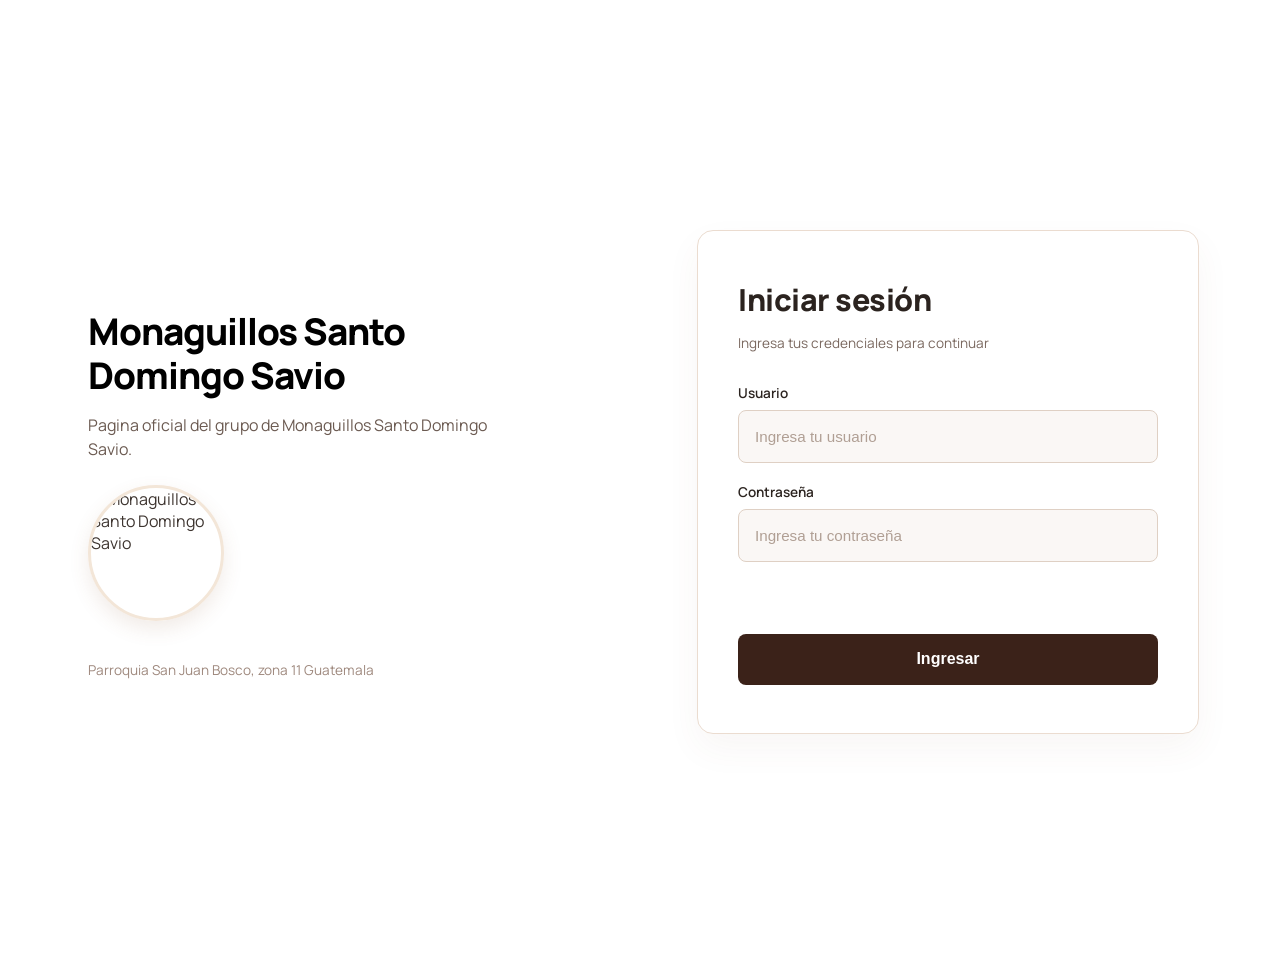
==== index.html @ 2e70785a "Add files via upload" ====
<!DOCTYPE html>
<html lang="es">
<head>
    <meta charset="UTF-8">
    <meta name="viewport" content="width=device-width, initial-scale=1.0">
    <title>Monaguillos Santo Domingo Savio - Iniciar Sesión</title>
    <!-- Fuentes de Google Fonts (Manrope) -->
    <link rel="preconnect" href="https://fonts.googleapis.com">
    <link rel="preconnect" href="https://fonts.gstatic.com" crossorigin>
    <link href="https://fonts.googleapis.com/css2?family=Manrope:wght@400;600;700;800&display=swap" rel="stylesheet">
    
    <!-- Archivos CSS -->
    <link rel="stylesheet" href="style.css">
    <link rel="stylesheet" href="banner.css">
    <link rel="stylesheet" href="graphics.css">
</head>
<body>
    <main class="main-banner">
        <div class="grid-container">
            
            <!-- Columna Izquierda: Título, descripción y la imagen integrada debajo -->
            <div class="content">
                <h1 class="s-center">
                    Monaguillos <span class="line-2">Santo</span><br>
                    <span class="line-2">Domingo Savio</span>
                </h1>
                <p class="description s-center">
                    Pagina oficial del grupo de Monaguillos Santo Domingo Savio.
                </p>
                
                <!-- Imagen colocada debajo de la descripción con la etiqueta img y atributo src -->
                <div class="logo-container">
                    <img src="img/logo.jpg" alt="Monaguillos Santo Domingo Savio" class="banner-logo">
                </div>

                <div class="footer-left">
                    Parroquia San Juan Bosco, zona 11 Guatemala
                </div>
            </div>

            <!-- Columna Derecha: Formulario de Login -->
            <div class="graphic">
                <div class="graphics-circles">
                    <div class="glow-effect"></div>
                </div>

                <div class="login-wrapper">
                    <div class="login-header">
                        <h2>Iniciar sesión</h2>
                        <p>Ingresa tus credenciales para continuar</p>
                    </div>

                    <form id="loginForm" class="login-form">
                        <div class="input-group">
                            <label for="usuario">Usuario</label>
                            <input type="text" id="usuario" placeholder="Ingresa tu usuario" required>
                        </div>

                        <div class="input-group">
                            <label for="contrasena">Contraseña</label>
                            <input type="password" id="contrasena" placeholder="Ingresa tu contraseña" required>
                        </div>

                        <div id="mensajeError" class="mensaje-error"></div>

                        <button type="submit" class="btn-ingresar">Ingresar</button>
                    </form>
                </div>
            </div>

        </div>
    </main>

    <!-- Archivo JavaScript -->
    <script src="script.js"></script>
</body>
</html>
---- style.css ----
/* ==========================================================
   ESTILOS GENERALES Y TIPOGRAFÍA UNIFICADA
   ========================================================== */
body {
    background-color: #ffffff;
    color: #3d342f;
    font-family: 'Manrope', sans-serif;
    margin: 0;
    padding: 0;
}

/* ==========================================================
   ESTILOS DE LOGIN (Ventana Anterior)
   ========================================================== */
.main-banner {
    background-color: #ffffff;
    padding: 2.5rem 1rem;
    min-height: 100vh;
    display: flex;
    align-items: center;
    justify-content: center;
}

.grid-container {
    max-width: 1200px;
    width: 100%;
    margin: 0 auto;
    display: grid;
    grid-template-columns: 1fr;
    gap: 2rem;
}

@media screen and (min-width: 1024px) {
    .grid-container {
        grid-template-columns: 1fr 1fr;
        align-items: center;
    }
}

.content {
    position: relative;
    padding: 2.5rem 3rem;
    z-index: 2;
    background: #ffffff;
}

.content h1 {
    font-weight: 800;
    font-size: 2.3rem;
    line-height: 1.2;
    margin-bottom: 1rem;
    letter-spacing: -1px;
    color: #000000;
}

.content h1 .line-2 {
    color: #000000;
}

.content .description {
    font-size: 1rem;
    color: #6b5a51;
    max-width: 400px;
    line-height: 1.5;
    margin-bottom: 1.5rem;
}

.logo-container {
    margin: 1.2rem 0;
    display: flex;
    align-items: center;
}

.banner-logo {
    width: 130px;
    height: 130px;
    object-fit: cover;
    border-radius: 50%;
    border: 3px solid #f3e6d8;
    box-shadow: 0 8px 20px rgba(138, 93, 60, 0.12);
}

.graphic {
    position: relative;
    display: flex;
    flex-direction: column;
    justify-content: center;
    align-items: center;
    padding: 2rem;
    background: #ffffff; 
}

.login-wrapper {
    position: relative;
    z-index: 2;
    width: 100%;
    max-width: 420px;
    background: #ffffff;
    padding: 3rem 2.5rem;
    border-radius: 1rem;
    border: 1px solid #ebdcd0;
    box-shadow: 0 15px 35px rgba(120, 80, 50, 0.05);
}

.login-header h2 {
    font-size: 1.9rem;
    margin: 0 0 0.5rem 0;
    font-weight: 800;
    color: #2b231f;
}

.login-header p {
    font-size: 0.85rem;
    color: #7a685f;
    margin-bottom: 2rem;
}

.input-group {
    margin-bottom: 1.25rem;
    display: flex;
    flex-direction: column;
}

.input-group label {
    font-size: 0.85rem;
    margin-bottom: 0.5rem;
    font-weight: 600;
    color: #4a3d36;
}

.input-group input {
    height: 3.2rem;
    background: #faf7f5;
    border: 1px solid #dfd0c4;
    padding: 0 1rem;
    border-radius: 0.5rem;
    color: #2b231f;
    font-size: 0.95rem;
    outline: none;
    transition: all 0.3s ease;
}

.input-group input:focus {
    border-color: #a36232;
    background: #ffffff;
    box-shadow: 0 0 0 3px rgba(163, 98, 50, 0.12);
}

.btn-ingresar {
    width: 100%;
    height: 3.2rem;
    background-color: #a36232;
    color: #ffffff;
    border: none;
    border-radius: 0.5rem;
    font-size: 1rem;
    font-weight: 800;
    cursor: pointer;
    margin-top: 1rem;
    transition: all 0.3s ease;
}

.btn-ingresar:hover {
    background-color: #3b2219;
    box-shadow: 0 4px 15px rgba(163, 98, 50, 0.25);
}

.mensaje-error {
    font-size: 0.85rem;
    margin-bottom: 1rem;
    text-align: center;
    font-weight: 600;
    min-height: 20px;
    color: #a36232 !important;
}

/* ==========================================================
   ESTILOS DE DASHBOARD (Ventana Posterior al Login)
   ========================================================== */
.dashboard-layout {
    display: flex;
    min-height: 100vh;
    background-color: #ffffff;
}

/* Sidebar (Barra Lateral) - Café oscuro y elegante */
.dashboard-sidebar {
    width: 260px;
    background-color: #3b2219; /* Tono café oscuro sofisticado */
    color: #ffffff;
    display: flex;
    flex-direction: column;
    padding: 1.5rem 0;
}

.sidebar-logo {
    padding: 0 1.5rem 1.5rem 1.5rem;
    font-size: 1.4rem;
    font-weight: 800;
    letter-spacing: 1px;
    border-bottom: 1px solid rgba(255, 255, 255, 0.1);
}

.sidebar-menu {
    list-style: none;
    padding: 1rem 0;
    margin: 0;
}

.sidebar-menu li a {
    display: block;
    padding: 0.85rem 1.5rem;
    color: #d4c5bd;
    text-decoration: none;
    font-weight: 600;
    font-size: 0.95rem;
    transition: all 0.3s ease;
}

.sidebar-menu li.active a,
.sidebar-menu li a:hover {
    background-color: #ffffff;
    color: #3b2219; /* Coincide con el nuevo tono principal */
    border-left: 4px solid #5c3528; 
}

/* Contenido Principal del Dashboard */
.dashboard-main-content {
    flex: 1;
    background-color: #ffffff;
    display: flex;
    flex-direction: column;
}

.dashboard-topbar {
    display: flex;
    justify-content: space-between;
    align-items: center;
    padding: 1.5rem 2.5rem;
    border-bottom: 1px solid #e6d7d0;
}

.dashboard-title h1 {
    font-size: 2.1rem;
    font-weight: 800;
    color: #2b1a14;
    margin: 0 0 0.3rem 0;
}

.dashboard-title p {
    font-size: 1.3rem;
    color: #7a6157;
    margin: 0;
}

/* Contenedor derecho (Perfil + Botón de Salida) */
.topbar-right {
    display: flex;
    align-items: center;
    gap: 1rem;
}

.user-profile-badge {
    background: #ffffff;
    border: 1px solid #e6d7d0;
    padding: 0.5rem 1rem;
    border-radius: 0.5rem;
    text-align: right;
    box-shadow: 0 4px 12px rgba(59, 34, 25, 0.04);
}

.user-profile-badge .user-name {
    display: block;
    font-weight: 700;
    font-size: 0.9rem;
    color: #2b1a14;
}

.user-profile-badge .user-role {
    font-size: 0.75rem;
    color: #7c4430; /* Tono café terracota más sobrio */
}

/* Botón de Cerrar Sesión */
.btn-cerrar-sesion {
    background-color: #ffffff;
    color: #3b2219;
    border: 1.7px solid #3b2219;
    padding: 0.8rem 1.3rem;
    border-radius: 0.8rem;
    font-family: 'Manrope', sans-serif;
    font-weight: 700;
    font-size: 1rem;
    text-decoration: none;
    cursor: pointer;
    transition: all 0.3s ease;
    box-shadow: 0 4px 12px rgba(59, 34, 25, 0.04);
}

.btn-cerrar-sesion:hover {
    background-color: #e8cccc;
    border-color: #FF0000;
    box-shadow: 0 4px 15px rgba(59, 34, 25, 0.12);
}

/* Cuerpo de métricas y tarjetas */
.dashboard-content-body {
    padding: 2.5rem;
}

.metrics-grid {
    display: grid;
    grid-template-columns: repeat(auto-fit, minmax(220px, 1fr));
    gap: 1.5rem;
    margin-bottom: 2.5rem;
}

.metric-card {
    background: #ffffff;
    border: 1px solid #e6d7d0;
    padding: 1.5rem;
    border-radius: 0.75rem;
    box-shadow: 0 10px 25px rgba(59, 34, 25, 0.03);
}

.metric-card h3 {
    font-size: 0.85rem;
    color: #7a6157;
    margin: 0 0 0.5rem 0;
    font-weight: 600;
}

.metric-card .metric-value {
    font-size: 2.2rem;
    font-weight: 800;
    color: #2b1a14;
    margin: 0 0 0.3rem 0;
}

.metric-card .metric-desc {
    font-size: 0.75rem;
    color: #a18b80;
    margin: 0;
}

/* Tarjeta de Actividad Reciente */
.recent-activity-card {
    background: #ffffff;
    border: 1px solid #e6d7d0;
    border-radius: 0.75rem;
    padding: 2rem;
    box-shadow: 0 10px 25px rgba(59, 34, 25, 0.03);
}

.activity-header {
    display: flex;
    justify-content: space-between;
    align-items: center;
    margin-bottom: 1.5rem;
}

.activity-header h2 {
    font-size: 1.2rem;
    font-weight: 800;
    color: #2b1a14;
    margin: 0 0 0.2rem 0;
}

.activity-header p {
    font-size: 0.8rem;
    color: #7a6157;
    margin: 0;
}

.btn-nuevo-paquete {
    background-color: #3b2219; /* Café oscuro elegante */
    color: #ffffff;
    border: none;
    padding: 0.6rem 1.2rem;
    border-radius: 0.5rem;
    font-family: 'Manrope', sans-serif;
    font-weight: 700;
    font-size: 0.9rem;
    cursor: pointer;
    transition: all 0.3s ease;
}

.btn-nuevo-paquete:hover {
    background-color: #5c3528; /* Tono ligeramente más claro al pasar el mouse */
    box-shadow: 0 4px 12px rgba(59, 34, 25, 0.25);
}

.activity-table-wrapper {
    width: 100%;
    overflow-x: auto;
}

.activity-table {
    width: 100%;
    border-collapse: collapse;
    text-align: left;
}

.activity-table th {
    font-size: 0.85rem;
    color: #7a6157;
    font-weight: 700;
    padding: 0.75rem 1rem;
    border-bottom: 1px solid #e6d7d0;
}

.activity-table td.empty-state {
    padding: 2.5rem 1rem;
    text-align: center;
    color: #a18b80;
    font-size: 0.9rem;
}

.about-container {
    display: flex;
    flex-direction: column;
    gap: 2rem;
}

/* Tarjeta base con imagen de fondo */

.hero-card_2 {
    position: relative;
    width: 100%;
    min-height: 500px; /* <--- Cambia este valor a más (ej. 600px) */
    border-radius: 1rem;
    background-size: cover;
    background-position: center;
    overflow: hidden;
    box-shadow: 0 10px 25px rgba(59, 34, 25, 0.08);
}
.hero-card_4 {
    position: relative;
    width: 40%;
    min-height: 350px; /* <--- Cambia este valor a más (ej. 600px) */
    border-radius: 1rem;
    background-size: cover;
    background-position: center;
    overflow: hidden;
    box-shadow: 0 10px 25px rgba(59, 34, 25, 0.08);
}
/* Reemplaza 'img/mision.jpg' y 'img/vision.jpg' con las rutas reales de tus fotografías */
.mision-bg {
    background-image: url('img/mision.jpeg'); 
}

.vision-bg {
    background-image: url('img/vision.jpeg'); 
}
.fondo-bg {
    background-image: url('img/fondo.jpg'); 
}
.fondo2-bg {
    background-image: url('img/j.jpg'); 
}
.fondo3-bg {
    background-image: url('img/corazon.jpeg');
}
.fondo4-bg {
    background-image: url('img/img6.jpeg');
}
.fondo5-bg {
    background-image: url('img/img25.jpeg');
}
.fondo6-bg {
    background-image: url('img/rosario.jpg');
}
.fondo7-bg {
    background-image: url('img/tesoreria.jpg');
}

.card-overlay_2 {
    position: absolute;
    top: 0;
    left: 0;
    width: 100%;
    height: 100%;
    background-color: rgba(40, 35, 33, 0.75); /* Tono café oscuro semitransparente */
    backdrop-filter: blur(1px); /* Efecto difuminado elegante */
    display: flex;
    flex-direction: column;
    justify-content: flex-start; /* Manda el contenido hacia la parte superior */
    padding: 0 3rem 2.5rem 3rem;
}


/* Estilos de tipografía en color blanco para resaltar sobre el fondo */
.card-overlay h2 {
    font-size: 2.2rem;
    font-weight: 800;
    color: #ffffff;
    margin-bottom: 0.8rem;
    font-family: 'Manrope', sans-serif;
}
.card-overlay_2 h2 {
    font-size: 2rem;
    font-weight: 800;
    color: #ffffff;
    margin-bottom: 0.8rem;
    font-family: 'Manrope', sans-serif;
}

.card-overlay p {
    font-size: 1.2rem;
    color: #f3eae6;
    line-height: 1.6;
    margin: 0;
    max-width: 900px;
    font-family: 'Manrope', sans-serif;
}
.card-overlay_2 p {
    font-size: 1rem;
    color: #f3eae6;
    line-height: 1.6;
    margin: 0;
    max-width: 900px;
    font-family: 'Manrope', sans-serif;
}
.card-overlay_2 h1 {
    font-size: 1.5rem;
    color: #f3eae6;
    line-height: 1.6;
    margin: 0;
    max-width: 900px;
    font-family: 'Manrope', sans-serif;
}

/* Color por defecto para los elementos de la barra */
.sidebar-menu li a {
    display: block;
    padding: 0.85rem 1.5rem;
    color: #d4c5bd;
    text-decoration: none;
    font-weight: 600;
    font-size: 0.95rem;
    transition: all 0.25s ease;
    border-radius: 0 20px 20px 0;
    margin-right: 15px;
}

.sidebar-menu li a:hover {
    background-color: rgba(255, 255, 255, 0.08);
    color: #ffffff;
}

/* Estilo exclusivo para el botón activo en la página actual (Fondo Blanco) */
.sidebar-menu li.active a {
    background-color: #ffffff;
    color: #3b2219;
    font-weight: 700;
    box-shadow: 0 4px 12px rgba(0, 0, 0, 0.1);
}
.inicio-bg {
    background-image: url('img/inicio.jpeg'); 
}
.dashboard-content-body {
    display: flex;
    flex-direction: column;
    flex: 1;
}

.about-container {
    display: flex;
    flex-direction: column;
    flex: 1;
    height: 100%;
}

.hero-card {
    position: relative;
    width: 100%;
    flex: 1;
    min-height: 400px; /* Puedes ajustar esta altura mínima según prefieras */
    border-radius: 1rem;
    background-size: cover;
    background-position: center;
    overflow: hidden;
    box-shadow: 0 10px 25px rgba(59, 34, 25, 0.08);
}

/* Estilo para los enlaces dentro de las tarjetas */
.card-overlay p a,
.card-overlay_2 p a,
.card-overlay li a,
.card-overlay_2 li a {
    color: #6eacde; /* Color marfil claro similar al de tus textos */
    text-decoration: underline; /* Muestra que es un enlace */
    
    transition: color 0.2s ease;
}

/* Efecto cuando pasan el ratón por encima del enlace */
.card-overlay p a:hover,
.card-overlay_2 p a:hover,
.card-overlay li a:hover,
.card-overlay_2 li a:hover {
    color: #ffb787; /* Un tono cálido que resalta al pasar el mouse */
}
/* Contenedor de la tarjeta de video */
.video-card {
    position: relative;
    width: 100%;
    min-height: 500px; /* Ajusta la altura según lo necesites */
    border-radius: 1rem;
    overflow: hidden;
    box-shadow: 10px 25px rgba(59, 34, 25, 0.08);
}

/* Hace que el video ocupe exactamente el espacio del recuadro estándar */
.hero-card .bg-video {
    position: absolute;
    top: 0;
    left: 0;
    width: 100%;
    height: 100%;
    object-fit: cover; /* Evita que el video se estire o se deforme */
    z-index: 1;
}

/* 1. Tarjeta base con fondo sólido (mismo café del sidebar) */
.hero-card-solid {
    position: relative;
    width: 100%;
    /* Altura mínima para que no se vea vacía si no hay imagen */
    min-height: 400px; 
    border-radius: 1rem;
    background-color: #3b2219; /* Tono café oscuro de tu sistema */
    overflow: hidden;
    box-shadow: 0 10px 25px rgba(59, 34, 25, 0.08);
    display: flex;
    flex-direction: column;
}

/* 2. Bloque superior para textos y controles (padding) */
.card-content-header {
    padding: 2.5rem 3rem 1.5rem 3rem; /* padding inferior reducido */
}

/* Tipografía en blanco para resaltar */
.card-content-header h2 {
    font-size: 2.2rem;
    font-weight: 800;
    color: #ffffff;
    margin-bottom: 0.8rem;
    font-family: 'Manrope', sans-serif;
}

.card-content-header p,
.card-content-header li {
    font-size: 1.2rem;
    color: #f3eae6; /* Marfil claro */
    line-height: 1.6;
    margin: 0;
    font-family: 'Manrope', sans-serif;
}

.card-content-header p strong {
    font-weight: 700;
    color: #ffffff;
}

.card-content-header a {
    color: #ffb787; /* Un color cálido que resalte para los links */
    text-decoration: underline;
    word-break: break-all;
}

/* 3. Controles de imagen (botones) */
.image-controls {
    margin-top: 1.5rem;
    display: flex;
    gap: 1rem;
    align-items: center;
}

/* Botón Agregar: Café más claro o Terracota */
.btn-subir-imagen {
    background-color: #a36232; 
    color: #ffffff;
    padding: 0.6rem 1.2rem;
    border-radius: 0.5rem;
    font-family: 'Manrope', sans-serif;
    font-weight: 700;
    font-size: 0.9rem;
    cursor: pointer;
    transition: all 0.3s ease;
    display: inline-block;
}

.btn-subir-imagen:hover {
    background-color: #5c3528;
}

/* Botón Eliminar: Contorno terracota */
.btn-eliminar-imagen {
    background-color: transparent;
    color: #ffb787;
    border: 1.5px solid #ffb787;
    padding: 0.5rem 1rem;
    border-radius: 0.5rem;
    font-family: 'Manrope', sans-serif;
    font-weight: 700;
    font-size: 0.9rem;
    cursor: pointer;
    transition: all 0.3s ease;
}

.btn-eliminar-imagen:hover {
    background-color: #f4f4f4;
}

/* 4. Contenedor independiente para la Imagen de Contenido (espacio señalado) */
.content-image-display {
    width: 100%;
    padding: 0 3rem 2.5rem 3rem; /* Espaciado lateral y de fondo */
    margin-top: auto; /* Empuja el contenedor hacia abajo */
    box-sizing: border-box;
}

/* Estilo de la imagen: Nítida, sin opacidad y ajustada al ancho */
.content-image-display img {
    width: 100%;
    height: auto; /* Mantiene proporciones */
    max-height: 500px; /* Limita altura máxima para no romper el dashboard */
    border-radius: 0.75rem; /* Bordes redondeados sutiles para la imagen */
    object-fit: contain; /* Asegura que se vea completa */
    border: 1px solid rgba(255, 255, 255, 0.1); /* Un borde muy sutil opcional */
}
/* Tarjeta principal con fondo sólido café oscuro */
.hero-card-solid {
    position: relative;
    width: 100%;
    min-height: auto;
    border-radius: 1rem;
    background-color: #3b2219; /* Tono café institucional */
    box-shadow: 0 10px 25px rgba(59, 34, 25, 0.08);
    display: flex;
    flex-direction: column;
    overflow: hidden;
}

/* Espacio superior para títulos y enlaces */
.card-content-header {
    padding: 2.5rem 3rem 1.5rem 3rem;
}

.card-content-header h2 {
    font-size: 2.2rem;
    font-weight: 800;
    color: #ffffff;
    margin-bottom: 0.8rem;
    font-family: 'Manrope', sans-serif;
}

.card-content-header p,
.card-content-header li {
    font-size: 1.1rem;
    color: #f3eae6;
    line-height: 1.6;
    margin: 0;
    font-family: 'Manrope', sans-serif;
}

.card-content-header a {
    color: #ffb787;
    text-decoration: underline;
    word-break: break-all;
}

/* Controles de botones */
.image-controls {
    margin-top: 1.5rem;
    display: flex;
    gap: 1rem;
    align-items: center;
}

.btn-subir-imagen {
    background-color: #874430;
    color: #ffffff;
    border: 2.1px solid #0a0a0a;
    padding: 0.6rem 1.2rem;
    border-radius: 0.5rem;
    font-family: 'Manrope', sans-serif;
    font-weight: 700;
    font-size: 0.9rem;
    cursor: pointer;
    transition: all 0.3s ease;
    display: inline-block;
}

.btn-subir-imagen:hover {
    background-color: #825d51;
}

.btn-eliminar-imagen {
    background-color: #ffffff;
    color: #0a0a0a;
    border: 2.1px solid #0a0a0a;
    padding: 0.5rem 1rem;
    border-radius: 0.5rem;
    font-family: 'Manrope', sans-serif;
    font-weight: 700;
    font-size: 0.9rem;
    cursor: pointer;
    transition: all 0.3s ease;
}

.btn-eliminar-imagen:hover {
    background-color: rgba(226, 209, 208, 0.748);
}

/* Cuadro cuadrado exclusivo para la imagen (sin pasarse de la línea y sin difuminado) */
.content-image-box {
    width: calc(100% - 6rem); /* Respeta los 3rem de margen a cada lado */
    margin: 0 auto 2.5rem auto; /* Centrado y separado del borde inferior */
    background-color: #ffffff; /* Fondo blanco interno para el cuadro de la imagen */
    border-radius: 0.75rem;
    border: 2px solid rgba(255, 255, 255, 0.2);
    padding: 1rem;
    display: flex;
    justify-content: center;
    align-items: center;
    box-sizing: border-box;
}

/* Estilo de la imagen dentro de su cuadro */
.content-image-box img {
    width: 100%;
    height: auto;
    max-height: 450px;
    object-fit: contain; /* Muestra toda la imagen nítida sin recortarla */
    border-radius: 0.5rem;
    display: block;
}
/* Ruta de la imagen de fondo original para Calendario */
.calendario-bg {
    background-image: url('img/calendario.jpeg'); /* Verifica que la ruta y extensión coincidan con tu archivo */
}

/* Ajuste de la capa overlay para que acomode los textos arriba y la imagen abajo */
.card-overlay_2 {
    position: absolute;
    top: 0;
    left: 0;
    width: 100%;
    height: 100%;
    background-color: rgba(43, 26, 20, 0.75); /* Mantiene el fondo oscuro translúcido */
    backdrop-filter: blur(1px);
    display: flex;
    flex-direction: column;
    justify-content: flex-start;
    padding: 2.5rem 3rem;
    box-sizing: border-box;
    overflow-y: auto; /* Permite scroll interno si la tarjeta subida es muy grande */
}

/* Recuadro blanco independiente, nítido y cuadrado para la imagen nueva */
.content-image-box {
    width: 100%;
    max-width: 600px; /* Limita el ancho del recuadro para que mantenga forma cuadrada/ordenada */
    margin-top: 1.5rem;
    background-color: #ffffff; /* Cuadro blanco que resalta la imagen subida */
    border-radius: 0.75rem;
    padding: 0.75rem;
    box-shadow: 0 8px 20px rgba(0, 0, 0, 0.25);
    display: flex;
    justify-content: center;
    align-items: center;
    box-sizing: border-box;
}

.content-image-box img {
    width: 100%;
    height: auto;
    max-height: 400px;
    object-fit: contain; /* Imagen 100% nítida y ajustada */
    border-radius: 0.5rem;
    display: block;
}
/* ==========================================================
   MÓDULO DE SECCIÓN CON VIDEO (Vida Fraterna)
   ========================================================== */
.hero-card.video-card {
    position: relative;
    width: 100%;
    min-height: 480px;
    border-radius: 1rem;
    overflow: hidden;
    box-shadow: 0 10px 25px rgba(59, 34, 25, 0.08);
    background-color: #3b2219;
}

.hero-card .bg-video {
    position: absolute;
    top: 0;
    left: 0;
    width: 100%;
    height: 100%;
    object-fit: cover;
    z-index: 1;
}

/* Capa oscura superpuesta con texto alineado ARRIBA */
.card-overlay {
    position: absolute;
    top: 0;
    left: 0;
    width: 100%;
    height: 100%;
    z-index: 2;
    background-color: rgba(43, 26, 20, 0.75);
    backdrop-filter: blur(1px);
    display: flex;
    flex-direction: column;
    justify-content: flex-start;
    padding: 2.5rem 3rem;
    box-sizing: border-box;
    overflow-y: auto;
}


.card-overlay_2 {
    position: absolute;
    top: 0;
    left: 0;
    width: 100%;
    height: 100%;
    background-color: rgba(43, 26, 20, 0.75);
    backdrop-filter: blur(1px);
    display: flex;
    flex-direction: column;
    justify-content: flex-start;
    padding: 0 3rem 2.5rem 3rem;
}
/* Tipografía de Overlays */
.card-overlay h2 {
    font-size: 2.2rem;
    font-weight: 800;
    color: #ffffff;
    margin-top: 0.8rem;
    margin-bottom: 0.8rem;
    font-family: 'Manrope', sans-serif;
}

.card-overlay_2 h2 {
    font-size: 2rem;
    font-weight: 800;
    color: #ffffff;
    margin-bottom: 0.8rem;
    font-family: 'Manrope', sans-serif;
}

.card-overlay p,
.card-overlay li {
    font-size: 1.1rem;
    color: #f3eae6;
    line-height: 1.6;
    margin: 0;
    font-family: 'Manrope', sans-serif;
}
.card-overlay_2 li {
    font-size: 1.1rem;
    color: #f3eae6;
    line-height: 1.6;
    margin: 0;
    font-family: 'Manrope', sans-serif;
}

.card-overlay p a,
.card-overlay_2 p a,
.card-overlay li a,
.card-overlay_2 li a {
    color: #6eacde;
    text-decoration: underline;
    transition: color 0.2s ease;
    word-break: break-all;
}

.card-overlay p a:hover,
.card-overlay_2 p a:hover,
.card-overlay li a:hover,
.card-overlay_2 li a:hover {
    color: #ffb787;
}
/* Contenedor del recuadro con el ancho exacto que deseas */
.video-box-container {
    position: relative;
    width: 93%;              /* Ocupa el 90% del espacio disponible para dejar márgenes a los lados */
    min-height: 520px;       /* Limita el tamaño máximo para que no crezca demasiado en pantallas grandes */
    margin: 30px auto;       /* Centra el cuadro horizontalmente y le da espacio arriba y abajo */
    border-radius: 20px;
    overflow: hidden;
    justify-content: flex-start; /* Manda el contenido        /* Evita que el video borroso se salga de las esquinas redondeadas */
    box-shadow: 0 10px 30px rgba(0, 0, 0, 0.3);
}

/* Configuración y desenfoque del video de fondo */
.bg-video {
    position: absolute;
    top: 50%;
    left: 50%;
    min-width: 100%;
    min-height: 100%;
    width: auto;
    height: auto;
    z-index: 1;
    transform: translate(-50%, -50%) scale(1.1); /* Escala ligera para corregir bordes transparentes al difuminar */
    filter: blur(1px); /* Nivel de difuminado del video */
    object-fit: cover;
}

/* Capa de oscurecimiento (Overlay) para que el texto resalte sobre el video */
.video-overlay {
    position: absolute;
    top: 0;
    left: 0;
    width: 100%;
    height: 100%;
    background-color: rgba(30, 15, 10, 0.78); /* Tono marrón oscuro translúcido */
    z-index: 2;
}

/* Contenido de texto y enlaces */
.video-box-content {
    position: relative;
    z-index: 3;
    padding: 40px;
    color: #42372d;
    font-family: 'Manrope', sans-serif;
}

.video-box-content h2 {
    font-size: 1.7rem;
    font-weight: 800;
    letter-spacing: 1px;
    margin-top: 25px;
    margin-bottom: 12px;
    color: #ffffff;
}

.video-box-content h2:first-child {
    margin-top: 0;
}

.video-box-content ul {
    list-style-type: disc;
    padding-left: 25px;
    margin-bottom: 20px;
}

.video-box-content a {
    color: #6eacde;
    text-decoration: underline;
    word-break: break-all;
    font-size: 1rem;
    transition: color 0.2s ease;
}

.video-box-content a:hover {
    color: #ffb787;
}
/* ==========================================================
   ESTILOS DE GALERÍA (Estilo Cuadrícula Fotos / Videos)
   ========================================================== */

/* Contenedor de Cuadrícula Responsive */
.gallery-grid {
    display: grid;
    grid-template-columns: repeat(auto-fill, minmax(220px, 1fr));
    gap: 1.25rem;
    width: 100%;
}

/* Tarjeta individual de foto/video */
.gallery-item {
    position: relative;
    aspect-ratio: 1 / 1; /* Mantiene proporciones cuadradas perfectas */
    border-radius: 0.85rem;
    overflow: hidden;
    background-color: #3b2219;
    cursor: pointer;
    box-shadow: 0 4px 15px rgba(59, 34, 25, 0.08);
    transition: transform 0.3s ease, box-shadow 0.3s ease;
}

.gallery-item:hover {
    transform: translateY(-4px);
    box-shadow: 0 10px 25px rgba(59, 34, 25, 0.2);
}

/* Ajuste de imágenes y videos dentro de la cuadrícula */
.gallery-item img,
.gallery-item video {
    width: 100%;
    height: 100%;
    object-fit: cover;
    display: block;
}

/* Etiqueta de duración sobre los videos */
.video-duration {
    position: absolute;
    bottom: 0.6rem;
    right: 0.6rem;
    background-color: rgba(0, 0, 0, 0.65);
    color: #ffffff;
    font-size: 0.75rem;
    font-weight: 700;
    padding: 0.25rem 0.55rem;
    border-radius: 0.4rem;
    backdrop-filter: blur(4px);
    z-index: 2;
}

/* Capa oscura suave al pasar el cursor */
.item-overlay {
    position: absolute;
    top: 0;
    left: 0;
    width: 100%;
    height: 100%;
    background-color: rgba(59, 34, 25, 0.45);
    display: flex;
    align-items: center;
    justify-content: center;
    opacity: 0;
    transition: opacity 0.3s ease;
    z-index: 3;
}

.item-overlay span {
    color: #ffffff;
    font-weight: 700;
    font-size: 0.9rem;
    background-color: rgba(59, 34, 25, 0.85);
    padding: 0.5rem 1rem;
    border-radius: 2rem;
    border: 1px solid rgba(255, 255, 255, 0.3);
}

.gallery-item:hover .item-overlay {
    opacity: 1;
}

/* ==========================================================
   VISOR A PANTALLA COMPLETA (LIGHTBOX)
   ========================================================== */
.gallery-lightbox {
    position: fixed;
    top: 0;
    left: 0;
    width: 100vw;
    height: 100vh;
    background-color: rgba(20, 10, 5, 0.9);
    backdrop-filter: blur(8px);
    display: none;
    align-items: center;
    justify-content: center;
    z-index: 9999;
    padding: 2rem;
    box-sizing: border-box;
}

.lightbox-close {
    position: absolute;
    top: 1.5rem;
    right: 2rem;
    color: #ffffff;
    font-size: 2.5rem;
    font-weight: 800;
    cursor: pointer;
    line-height: 1;
    transition: color 0.2s ease;
}

.lightbox-close:hover {
    color: #ffb787;
}

.lightbox-content-wrapper {
    max-width: 90vw;
    max-height: 85vh;
    display: flex;
    justify-content: center;
    align-items: center;
}

.lightbox-content-wrapper img,
.lightbox-content-wrapper video {
    max-width: 100%;
    max-height: 85vh;
    border-radius: 0.75rem;
    box-shadow: 0 15px 40px rgba(0, 0, 0, 0.5);
    object-fit: contain;
}
/* Estilos para Tarjetas/Apartados de Enlaces a PDF */
.pdf-link-card {
    margin: 0.5rem 0 1.5rem 0;
}

.btn-pdf-link {
    display: inline-flex;
    align-items: center;
    gap: 0.8rem;
    background-color: rgba(255, 255, 255, 0.12);
    border: 1.5px solid rgba(255, 255, 255, 0.3);
    padding: 0.75rem 1.2rem;
    border-radius: 0.6rem;
    color: #ffffff !important;
    text-decoration: none !important;
    font-weight: 700;
    font-size: 1rem;
    backdrop-filter: blur(4px);
    transition: all 0.3s ease;
}

.btn-pdf-link:hover {
    background-color: #a36232;
    border-color: #ffb787;
    transform: translateY(-2px);
    box-shadow: 0 5px 15px rgba(0, 0, 0, 0.3);
}

.pdf-icon {
    background-color: #e74c3c;
    color: #ffffff;
    font-size: 0.75rem;
    font-weight: 800;
    padding: 0.25rem 0.5rem;
    border-radius: 0.3rem;
    letter-spacing: 0.5px;
}
.admin-controls {
    margin-top: 15px;
    margin-bottom: 20px;
    display: flex;
    gap: 12px;
    align-items: center;
}

/* Base común utilizando la fuente Manrope */
.btn-upload, 
.btn-delete {
    font-family: 'Manrope', -apple-system, BlinkMacSystemFont, "Segoe UI", Roboto, sans-serif;
    font-weight: 700;
    font-size: 0.88rem;
    padding: 10px 18px;
    border-radius: 20px; /* Bordes redondeados integrados con el panel */
    cursor: pointer;
    transition: all 0.25s ease;
    display: inline-flex;
    align-items: center;
    justify-content: center;
    gap: 8px;
    outline: none;
    backdrop-filter: blur(4px);
}

/* Botón "Agregar / Cambiar imagen" (Tono marrón principal elegante) */
.btn-upload {
    background-color: #824529; /* Tono de la barra lateral */
    color: #ffffff;
    border: 1.5px solid rgba(0, 0, 0, 0.2);
    box-shadow: 0 4px 20px rgba(0, 0, 0, 0.15);
    padding: 0.6rem 1.2rem;
    border-radius: 0.5rem;
}

.btn-upload:hover {
    background-color: #523224;
}

/* Botón "Eliminar imagen" (Estilo secundario limpio con tono rojizo sutil) */
.btn-delete {
    background-color: rgba(255, 255, 255, 0.9);
    color: #8b2222;
    border: 1px solid #8b2222;
    box-shadow: 0 4px 10px rgba(0, 0, 0, 0.1);
    padding: 0.6rem 1.2rem;
    border-radius: 0.5rem;
}

.btn-delete:hover {
   background-color: #989191;

}

.btn-upload:active, 
.btn-delete:active {
    transform: translateY(0);
}
/* Contenedor individual de cada tarjeta para alinear el archivo y su botón sin bloquear */
        .gallery-card {
            display: flex;
            flex-direction: column;
            gap: 8px;
        }
        /* Botón de eliminar estético debajo del archivo */
        .btn-delete-card {
            background-color: #8b4513; /* Tono acorde a tu paleta espresso */
            color: white;
            border: none;
            padding: 6px 12px;
            font-size: 13px;
            font-family: 'Manrope', sans-serif;
            border-radius: 6px;
            cursor: pointer;
            transition: background-color 0.2s ease;
            align-self: flex-start;
        }
        .btn-delete-card:hover {
            background-color: #a02020; /* Tono rojo discreto al pasar el cursor */
        }
---- banner.css ----
body {
    background-color: #ffffff;
    color: #3d342f;
    font-family: 'Manrope', sans-serif;
    margin: 0;
}

.main-banner {
    background-color: #ffffff;
    padding: 2rem 1rem;
    min-height: 100vh;
    display: flex;
    align-items: center;
    justify-content: center;
}

.grid-container {
    max-width: 1200px;
    width: 100%;
    margin: 0 auto;
    display: grid;
    grid-template-columns: 1fr;
    gap: 2rem;
}

@media screen and (min-width: 1024px) {
    .grid-container {
        grid-template-columns: 1fr 1fr;
        align-items: center;
    }
}

/* Columna Izquierda */
.content {
    position: relative;
    padding: 2.5rem 3rem;
    z-index: 2;
    border-radius: 1rem;
    background: #ffffff;
}

.content h1 {
    font-family: 'Manrope', sans-serif;
    font-weight: 800;
    font-size: 2.3rem;
    line-height: 1.2;
    margin-bottom: 1rem;
    letter-spacing: -1px;
    color: #000000;
}

.content h1 .line-2 {
    color: #000000;
}

.content .description {
    font-size: 1rem;
    color: #6b5a51;
    max-width: 400px;
    line-height: 1.5;
    margin-bottom: 1.5rem;
}

/* Contenedor estético para la imagen debajo de la descripción */
.logo-container {
    margin: 1.2rem 0;
    display: flex;
    align-items: center;
}

.banner-logo {
    width: 130px;
    height: 130px;
    object-fit: cover;
    border-radius: 50%;
    border: 3px solid #f3e6d8;
    box-shadow: 0 8px 20px rgba(138, 93, 60, 0.12);
    transition: transform 0.3s ease;
}

.banner-logo:hover {
    transform: scale(1.04);
}

.footer-left {
    margin-top: 2.5rem;
    font-size: 0.85rem;
    color: #9e887d;
}

/* Columna Derecha / Formulario de Login (Sin ningún difuminado, fondo plano blanco) */
.graphic {
    position: relative;
    display: flex;
    flex-direction: column;
    justify-content: center;
    align-items: center;
    padding: 2rem;
    background: #ffffff; 
}

.login-wrapper {
    position: relative;
    z-index: 2;
    width: 100%;
    max-width: 420px;
    background: #ffffff;
    padding: 3rem 2.5rem;
    border-radius: 1rem;
    border: 1px solid #ebdcd0;
    box-shadow: 0 15px 35px rgba(120, 80, 50, 0.05);
}

.login-header h2 {
    font-size: 1.9rem;
    margin: 0 0 0.5rem 0;
    font-weight: 800;
    letter-spacing: -0.5px;
    color: #2b231f;
}

.login-header p {
    font-size: 0.85rem;
    color: #7a685f;
    margin-bottom: 2rem;
}

.input-group {
    margin-bottom: 1.25rem;
    display: flex;
    flex-direction: column;
}

.input-group label {
    font-size: 0.85rem;
    margin-bottom: 0.5rem;
    font-weight: 600;
    color: #2b231f;
}

.input-group input {
    height: 3.2rem;
    background: #faf7f5;
    border: 1px solid #dfd0c4;
    padding: 0 1rem;
    border-radius: 0.5rem;
    color: #2b231f;
    font-size: 0.95rem;
    outline: none;
    transition: all 0.3s ease;
}

.input-group input::placeholder {
    color: #b09f94;
}

.input-group input:focus {
    border-color: #3b2219;
    background: #ffffff;
    box-shadow: 0 0 0 3px rgba(163, 98, 50, 0.12);
}

.btn-ingresar {
    width: 100%;
    height: 3.2rem;
    background-color: #3b2219;
    color: #ffffff;
    border: none;
    border-radius: 0.5rem;
    font-size: 1rem;
    font-weight: 800;
    cursor: pointer;
    margin-top: 1rem;
    transition: all 0.3s ease;
}

.btn-ingresar:hover {
    background-color: #3b2219;
    box-shadow: 0 4px 15px rgba(163, 98, 50, 0.25);
}

.mensaje-error {
    font-size: 0.85rem;
    margin-bottom: 1rem;
    text-align: center;
    font-weight: 600;
    min-height: 20px;
}

.login-footer {
    text-align: center;
    font-size: 0.75rem;
    color: #a39287;
    margin-top: 2rem;
}

/* Estilos para el Dashboard */
.dashboard-main {
    flex-direction: column;
    justify-content: flex-start;
    background-color: #ffffff;
}

.dashboard-container {
    width: 100%;
    max-width: 1100px;
    margin: 0 auto;
    padding: 2rem;
}

.dashboard-header {
    display: flex;
    justify-content: space-between;
    align-items: center;
    border-bottom: 1px solid #ebdcd0;
    padding-bottom: 1.5rem;
    margin-bottom: 2rem;
}

.dashboard-title {
    font-family: 'Manrope', sans-serif;
    font-weight: 800;
    font-size: 1.8rem;
    margin: 0;
    color: #2b231f;
}

.dashboard-title .line-2 {
    color: #a36232;
}

.header-actions {
    display: flex;
    gap: 1rem;
    align-items: center;
}

.btn-pdf {
    background-color: #a36232;
    border: none;
    color: #ffffff;
    padding: 0.6rem 1.2rem;
    border-radius: 0.5rem;
    font-family: 'Manrope', sans-serif;
    font-weight: 800;
    cursor: pointer;
    transition: all 0.3s ease;
}

.btn-pdf:hover {
    background-color: #8c5228;
    box-shadow: 0 4px 12px rgba(163, 98, 50, 0.25);
}

.btn-cerrar-sesion {
    background: #fdf5f2;
    border: 1px solid #f4d0c7;
    color: #b93c1c;
    padding: 0.6rem 1.2rem;
    border-radius: 0.5rem;
    font-family: 'Manrope', sans-serif;
    font-weight: 700;
    cursor: pointer;
    transition: all 0.3s ease;
}

.btn-cerrar-sesion:hover {
    background: #fbeae5;
}

.welcome-card {
    background: #ffffff;
    border: 1px solid #ebdcd0;
    padding: 2.5rem;
    border-radius: 1rem;
    box-shadow: 0 15px 35px rgba(120, 80, 50, 0.05);
}

.welcome-card h2 {
    margin-top: 0;
    font-weight: 800;
    color: #2b231f;
}

.welcome-card p {
    color: #6b5a51;
    margin-bottom: 0;
}

.pdf-info {
    margin-top: 1.5rem;
    color: #4a3d36;
    font-size: 0.95rem;
}
---- graphics.css ----
.graphics-circles {
    position: absolute;
    top: 0;
    left: 0;
    width: 100%;
    height: 100%;
    overflow: hidden;
    z-index: 1;
    pointer-events: none;
}

.glow-effect {
    position: absolute;
    width: 450px;
    height: 450px;
    /* Eliminamos el verde por completo y dejamos transparente */
    background: transparent;
    top: 15%;
    left: 5%;
    border-radius: 50%;
    filter: blur(70px);
    animation: none; /* Desactivamos la animación del difuminado */
}

@keyframes pulse-glow {
    0% {
        transform: scale(0.9) translate(0, 0);
        opacity: 0;
    }
    100% {
        transform: scale(1.2) translate(30px, -15px);
        opacity: 0;
    }
}
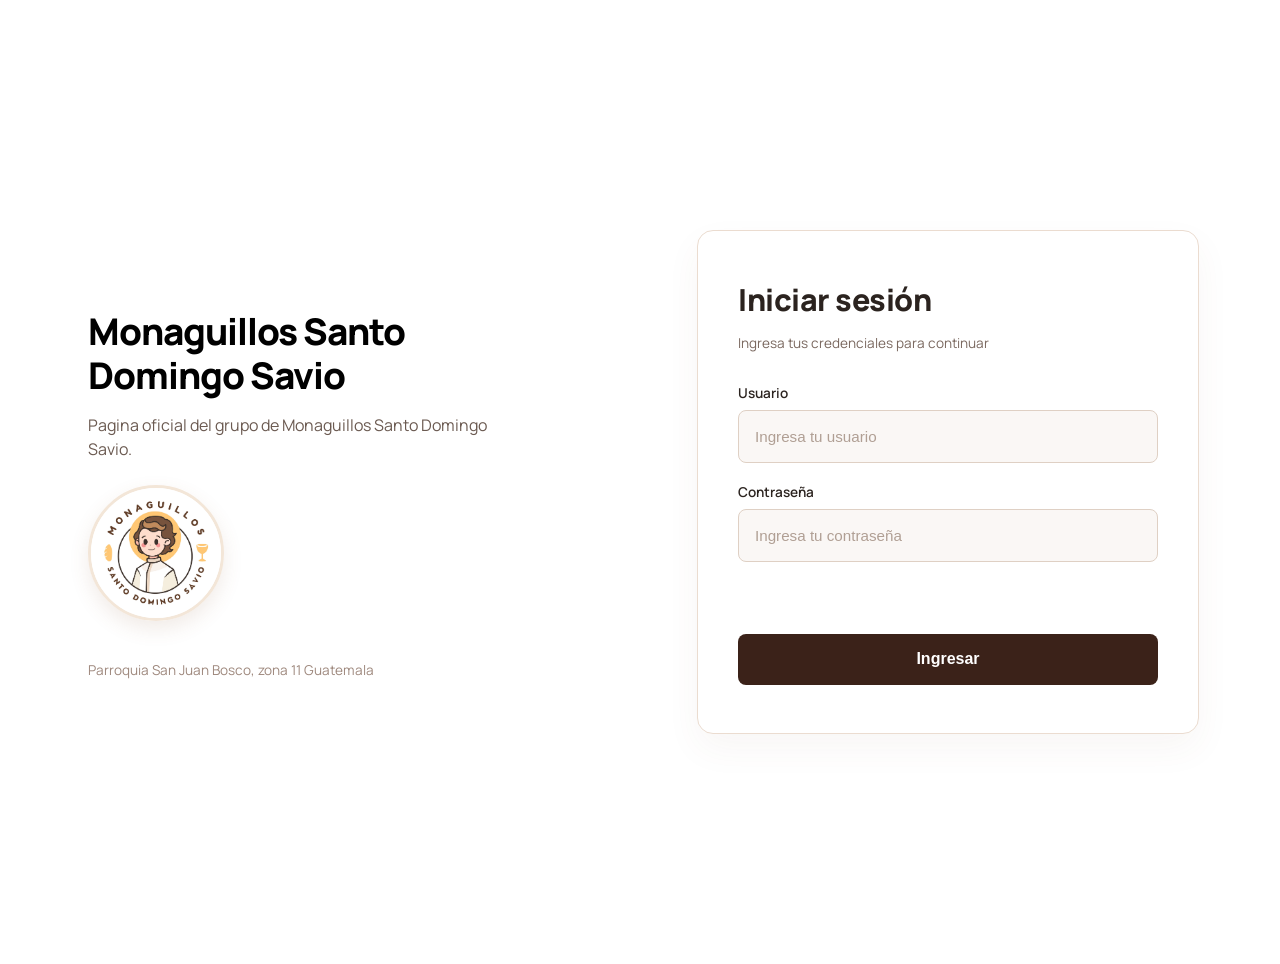
==== commit c8c6919b: "Update index.html" ====
--- a/index.html
+++ b/index.html
@@ -30,7 +30,7 @@
                 
                 <!-- Imagen colocada debajo de la descripción con la etiqueta img y atributo src -->
                 <div class="logo-container">
-                    <img src="img/logo.jpg" alt="Monaguillos Santo Domingo Savio" class="banner-logo">
+                    <img src="logo.jpg" alt="Monaguillos Santo Domingo Savio" class="banner-logo">
                 </div>
 
                 <div class="footer-left">
@@ -74,4 +74,4 @@
     <!-- Archivo JavaScript -->
     <script src="script.js"></script>
 </body>
-</html>+</html>
--- a/style.css
+++ b/style.css
@@ -446,32 +446,32 @@
 }
 /* Reemplaza 'img/mision.jpg' y 'img/vision.jpg' con las rutas reales de tus fotografías */
 .mision-bg {
-    background-image: url('img/mision.jpeg'); 
+    background-image: url('mision.jpeg'); 
 }
 
 .vision-bg {
-    background-image: url('img/vision.jpeg'); 
+    background-image: url('vision.jpeg'); 
 }
 .fondo-bg {
-    background-image: url('img/fondo.jpg'); 
+    background-image: url('fondo.jpg'); 
 }
 .fondo2-bg {
-    background-image: url('img/j.jpg'); 
+    background-image: url('j.jpg'); 
 }
 .fondo3-bg {
-    background-image: url('img/corazon.jpeg');
+    background-image: url('corazon.jpeg');
 }
 .fondo4-bg {
-    background-image: url('img/img6.jpeg');
+    background-image: url('img6.jpeg');
 }
 .fondo5-bg {
-    background-image: url('img/img25.jpeg');
+    background-image: url('img25.jpeg');
 }
 .fondo6-bg {
-    background-image: url('img/rosario.jpg');
+    background-image: url('rosario.jpg');
 }
 .fondo7-bg {
-    background-image: url('img/tesoreria.jpg');
+    background-image: url('tesoreria.jpg');
 }
 
 .card-overlay_2 {
